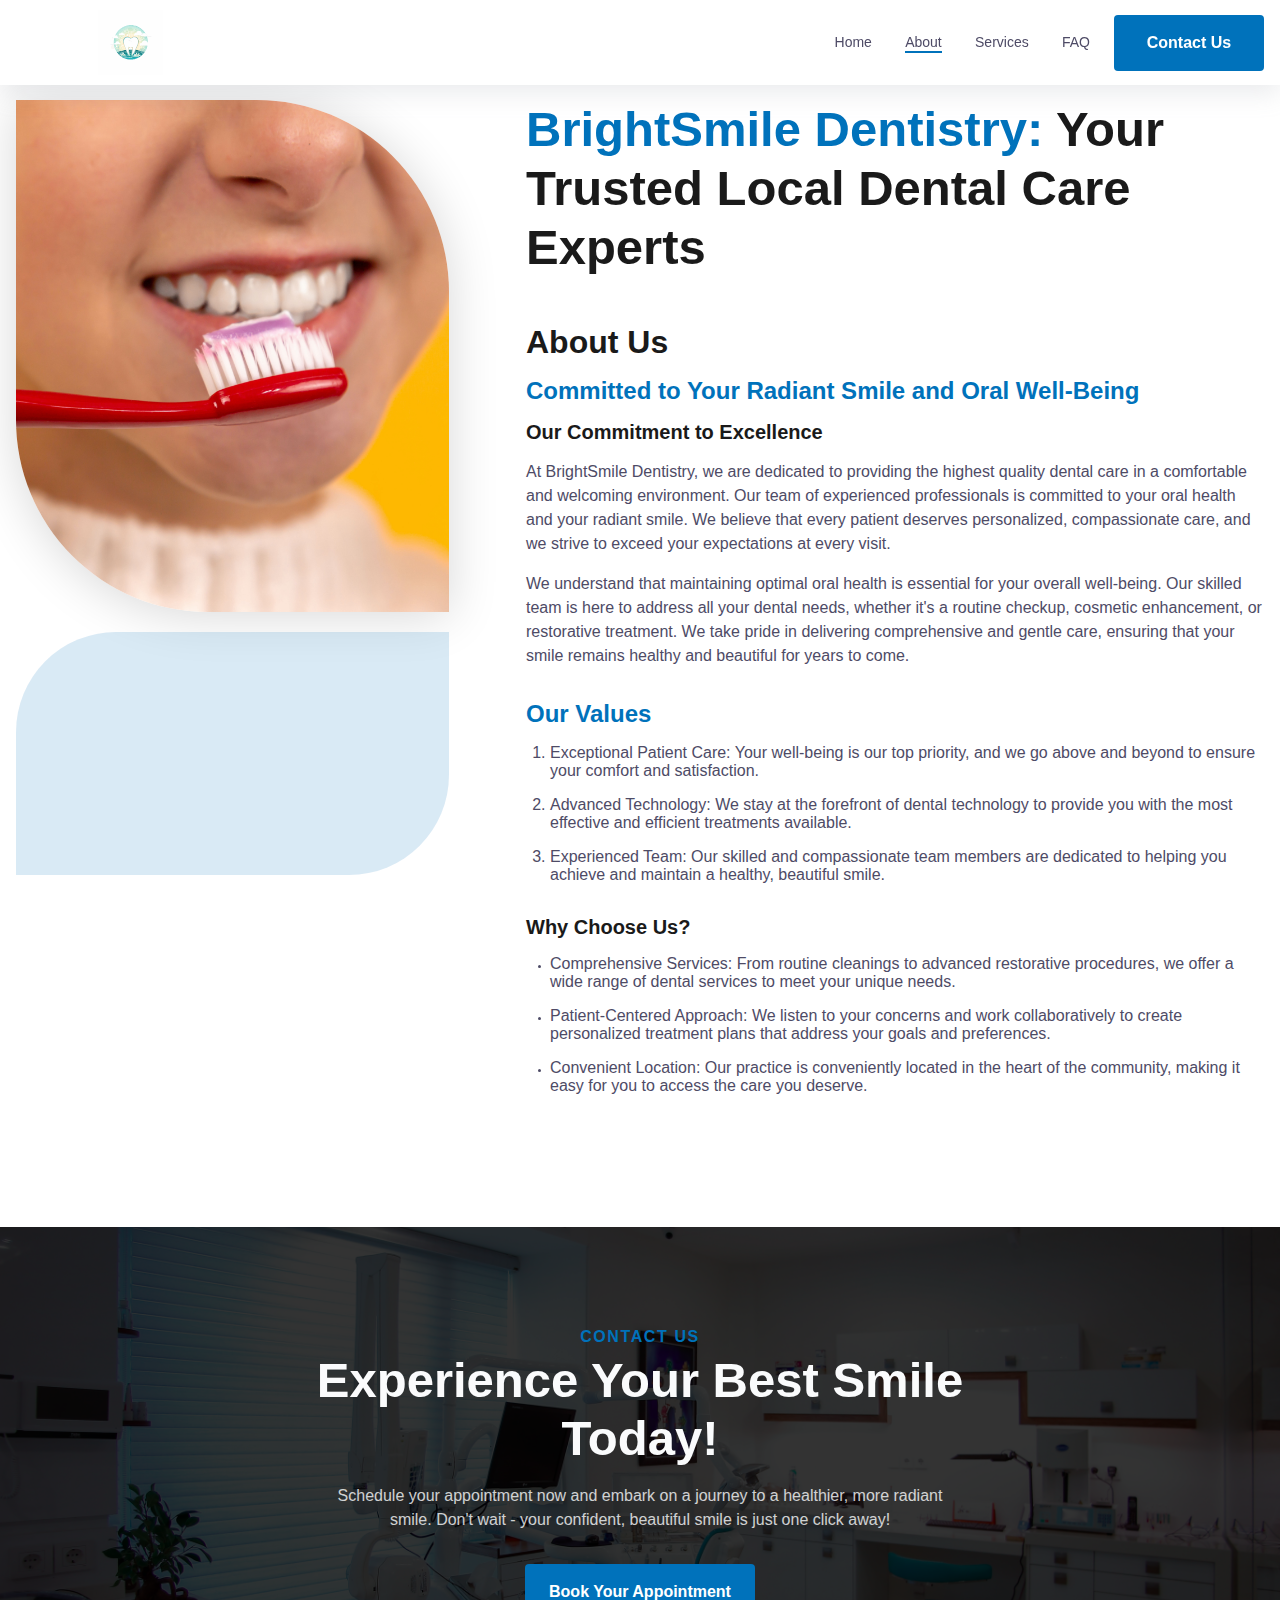
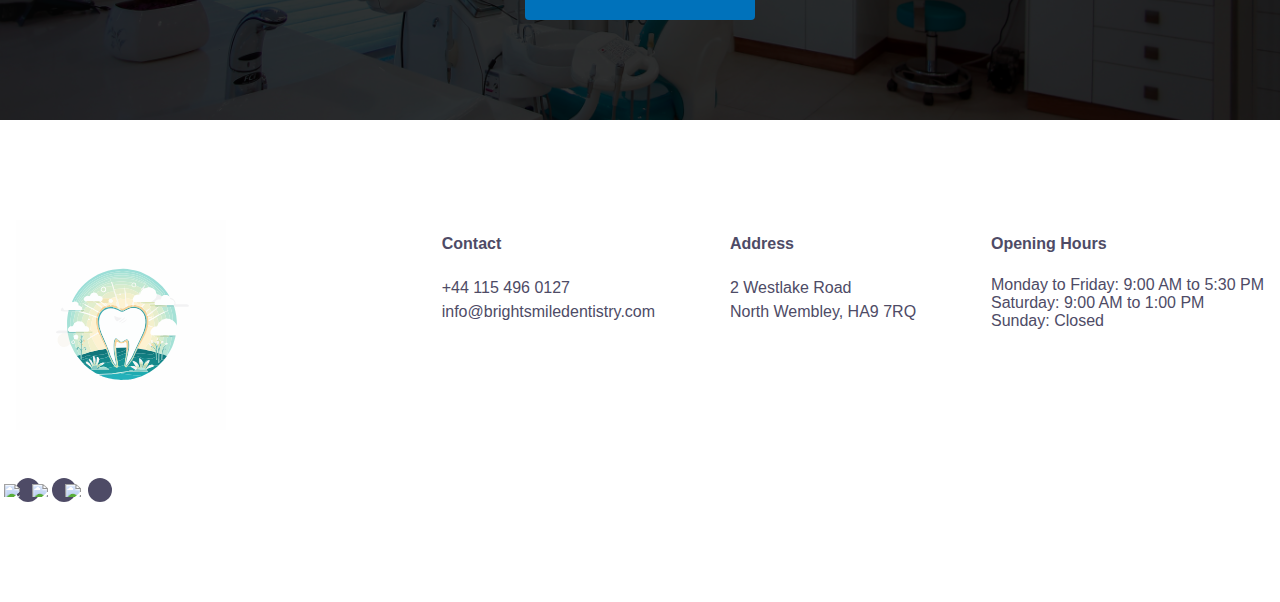
==== about.html @ b80066c8 "first commit" ====
<!DOCTYPE html>
<html lang="en">
<head>
    <meta charset="UTF-8">
    <meta name="viewport" content="width=device-width, initial-scale=1.0">
    <link rel="stylesheet" href="styles.css">
    <title>About | BrightSmile Dentistry</title>
</head>
<body>
<!-- ============================================ -->
<!--                 Navigation                   -->
<!-- ============================================ -->

<header id="cs-navigation">
    <div class="cs-container">
        <!--Nav Logo-->
        <a href="index.html" class="cs-logo" aria-label="back to home">
            <img src="Images\BrightSmile Dentistry Logo.svg" alt="logo" width="210" height="29" aria-hidden="true" decoding="async">
        </a>
        <!--Navigation List-->
        <nav class="cs-nav" role="navigation">
            <!--Mobile Nav Toggle-->
            <button class="cs-toggle" aria-label="mobile menu toggle">
                <div class="cs-box" aria-hidden="true">
                    <span class="cs-line cs-line1" aria-hidden="true"></span>
                    <span class="cs-line cs-line2" aria-hidden="true"></span>
                    <span class="cs-line cs-line3" aria-hidden="true"></span>
                </div>
            </button>
            <!-- We need a wrapper div so we can set a fixed height on the cs-ul in case the nav list gets too long from too many dropdowns being opened and needs to have an overflow scroll. This wrapper acts as the background so it can go the full height of the screen and not cut off any overflowing nav items while the cs-ul stops short of the bottom of the screen, which keeps all nav items in view no matter how mnay there are-->
            <div class="cs-ul-wrapper">
                <ul id="cs-expanded" class="cs-ul" aria-expanded="false">
                    <li class="cs-li">
                        <a href="index.html" class="cs-li-link">
                            Home
                        </a>
                    </li>
                    <li class="cs-li">
                        <a href="about.html" class="cs-li-link cs-active">
                            About
                        </a>
                    </li>
                    <li class="cs-li">
                        <a href="services.html" class="cs-li-link">
                            Services
                        </a>
                    </li>
                    <li class="cs-li">
                        <a href="faq.html" class="cs-li-link">
                            FAQ
                        </a>
                    </li>
                </ul>
            </div>
        </nav>
        <a href="contact.html" class="cs-button-solid cs-nav-button">Contact Us</a>
    </div>
</header>

<!-- ============================================ -->
<!--                 Content Page                 -->
<!-- ============================================ -->

<section id="content-page-852">
    <div class="cs-container">
        <div class="cs-content">
            <h1 class="cs-title"><span class="cs-color">BrightSmile Dentistry:</span> Your Trusted Local Dental Care Experts</h1>
            <h2>About Us</h2>
            <h3>Committed to Your Radiant Smile and Oral Well-Being</h3>
            <h4>Our Commitment to Excellence</h4>
            <p>
                At BrightSmile Dentistry, we are dedicated to providing the highest quality dental care in a comfortable and welcoming environment. Our team of experienced professionals is committed to your oral health and your radiant smile. We believe that every patient deserves personalized, compassionate care, and we strive to exceed your expectations at every visit.
            </p>
            <p>
                We understand that maintaining optimal oral health is essential for your overall well-being. Our skilled team is here to address all your dental needs, whether it's a routine checkup, cosmetic enhancement, or restorative treatment. We take pride in delivering comprehensive and gentle care, ensuring that your smile remains healthy and beautiful for years to come.
            </p>
                        
            <h3>Our Values</h3>
            <ol>
                <li>Exceptional Patient Care: Your well-being is our top priority, and we go above and beyond to ensure your comfort and satisfaction.</li>
                <li>Advanced Technology: We stay at the forefront of dental technology to provide you with the most effective and efficient treatments available.</li>
                <li>Experienced Team: Our skilled and compassionate team members are dedicated to helping you achieve and maintain a healthy, beautiful smile.</li>
            </ol>
            
            <h4>Why Choose Us?</h4>
            <ul>
                <li>Comprehensive Services: From routine cleanings to advanced restorative procedures, we offer a wide range of dental services to meet your unique needs.</li>
                <li>Patient-Centered Approach: We listen to your concerns and work collaboratively to create personalized treatment plans that address your goals and preferences.</li>
                <li>Convenient Location: Our practice is conveniently located in the heart of the community, making it easy for you to access the care you deserve.</li>
            </ul>
            
        </div>
        <div class="cs-image-group">
            <picture class="cs-picture">
                <!--Mobile Image-->
                <source media="(max-width: 600px)" srcset="Images\womanBrushTeeth.jpg">
                <!--Tablet and above Image-->
                <source media="(min-width: 601px)" srcset="Images\womanBrushTeeth.jpg">
                <img decoding="async" src="Images\womanBrushTeeth.jpg" alt="Woman brushing her teeth" width="542" height="520" aria-hidden="true">
            </picture>
        </div>
    </div>
</section>
                                     

<!-- ============================================ -->
<!--                     CTA                      -->
<!-- ============================================ -->

<section id="cta-51">
    <div class="cs-container">
        <div class="cs-content">
            <span class="cs-topper">Contact Us</span>
            <h2 class="cs-title">Experience Your Best Smile Today!</h2>
            <p class="cs-text">
                Schedule your appointment now and embark on a journey to a healthier, more radiant smile. Don't wait - your confident, beautiful smile is just one click away!
            </p>
            <a href="services.html" class="cs-button-solid">Book Your Appointment</a>
        </div>
    </div>
    <!-- Background Image-->
    <picture class="cs-picture">
        <source media="(max-width: 600px)" srcset="Images\dentistOffice.jpg">
        <source media="(min-width: 601px)" srcset="Images\dentistOffice.jpg">
        <img loading="lazy" decoding="async" src="Images\dentistOffice.jpg" alt="Dentist office" width="1920" height="1280" aria-hidden="true">
    </picture>
</section>
                                
<!-- ============================================ -->
<!--                   Footer                     -->
<!-- ============================================ -->

<footer id="cs-footer-274">
    <div class="cs-container">
        <!-- Logo Group -->
        <div class="cs-logo-group">
            <a aria-label="go back to home" class="cs-logo" href="index.html">
                <!-- Remove the light class if you don't need the dark logo -->
                <img class="cs-logo-img" aria-hidden="true" loading="lazy" decoding="async" src="Images\BrightSmile Dentistry Logo.svg" alt="logo" width="240" height="32">
            </a>
            <div class="cs-social">
                <a class="cs-social-link" aria-label="visit google profile" href="">
                    <img class="cs-social-img" aria-hidden="true" loading="lazy" decoding="async" src="https://csimg.nyc3.digitaloceanspaces.com/Social/google.svg" alt="google" width="11" height="11">
                </a>
                <a class="cs-social-link" aria-label="visit facebook profile" href="">
                    <img class="cs-social-img" aria-hidden="true" loading="lazy" decoding="async" src="https://csimg.nyc3.digitaloceanspaces.com/Social/Facebook.svg" alt="facebook" width="6" height="11">
                </a>
                <a class="cs-social-link" aria-label="visit instagram profile" href="">
                    <img class="cs-social-img" aria-hidden="true" loading="lazy" decoding="async" src="https://csimg.nyc3.digitaloceanspaces.com/Social/instagram.svg" alt="instagram" width="11" height="11">
                </a>
            </div>
        </div>
        <!-- Links -->
        <ul class="cs-nav">
            <li class="cs-nav-li">
                <span class="cs-header">Contact</span>
            </li>
            <li class="cs-nav-li">
                <a class="cs-nav-link" href="tel:+44 115 496 0127">+44 115 496 0127</a>
            </li>
            <li class="cs-nav-li">
                <a class="cs-nav-link" href="mailto:info@brightsmiledentistry.com">info@brightsmiledentistry.com</a>
            </li>
        </ul>
        <ul class="cs-nav">
            <li class="cs-nav-li">
                <span class="cs-header">Address</span>
            </li>
            <li class="cs-nav-li">
                <a class="cs-nav-link" href="index.html">2 Westlake Road<br>North Wembley, HA9 7RQ</a>
            </li>
        </ul>
        <!-- Contact Info -->
        <ul class="cs-nav">
            <li class="cs-nav-li">
                <span class="cs-header">Opening Hours</span>
            </li>
            <li class="cs-nav-li">
                Monday to Friday: 9:00 AM to 5:30 PM
            </li>
            <li class="cs-nav-li">
                Saturday: 9:00 AM to 1:00 PM
            </li>
            <li class="cs-nav-li">
                Sunday: Closed
            </li>
        </ul>
    </div>
</footer>
                                

<!-- ============================================ -->
<!--                 JavaScript                   -->
<!-- ============================================ -->
    <script src="script.js"></script>
</body>
</html>
---- styles.css ----
:root {
  --primary:  #0072bb;
  --primaryLight: #001F3F;
  --secondary: #feb300;
  --secondaryLight: #feb300;
  --headerColor: #1a1a1a;
  --bodyTextColor: #4E4B66;
  --bodyTextColorWhite: #FAFBFC;
  /* 13px - 16px */
  --topperFontSize: clamp(0.8125rem, 1.6vw, 1rem);
  /* 31px - 49px */
  --headerFontSize: clamp(1.9375rem, 3.9vw, 3.0625rem);
  --bodyFontSize: 1rem;
  /* 60px - 100px top and bottom */
  --sectionPadding: clamp(3.75rem, 7.82vw, 6.25rem) 1rem;
}

/*-- -------------------------- -->
<---     Mobile Navigation      -->
<--- -------------------------- -*/

body, html {
    /* reset margin and padding so there's no gap between the nav and the screen edges */
    margin: 0;
    padding: 0;
}

/* Mobile - 1023px */
@media only screen and (max-width: 63.9375rem) {
  body.cs-open {
    overflow: hidden;
  }
  #cs-navigation {
    /* remove the font family so the Stitch inherits the fonts from your global stylesheet */
    font-family: 'Roboto', 'Arial', sans-serif;
    width: 100%;
    padding: 0.75rem 1rem;
    /* prevents padding and border from affecting height and width */
    box-sizing: border-box;
    background-color: #fff;
    box-shadow: rgba(149, 157, 165, 0.2) 0px 8px 24px;
    position: fixed;
    z-index: 10000;
  }
  #cs-navigation.cs-active .cs-ul-wrapper {
    opacity: 1;
    transform: scaleY(1);
  }
  #cs-navigation.cs-active .cs-li {
    transform: translateY(0);
    opacity: 1;
  }
  #cs-navigation .cs-container {
    width: 100%;
    display: flex;
    justify-content: flex-end;
    align-items: center;
  }
  #cs-navigation .cs-logo {
    width: 40%;
    max-width: 9.125rem;
    height: 100%;
    margin: 0 auto 0 0;
    padding: 0;
    display: flex;
    justify-content: center;
    align-items: center;
    z-index: 10;
  }
  #cs-navigation .cs-logo img {
    width: 100%;
    height: 100%;
    /* ensures the image never overflows the container. It stays contained within it's width and height and expands to fill it then stops once it reaches an edge */
    object-fit: contain;
  }
  #cs-navigation .cs-toggle {
    /* 44px - 48px */
    width: clamp(2.75rem, 6vw, 3rem);
    height: clamp(2.75rem, 6vw, 3rem);
    margin: 0 0 0 auto;
    border-radius: 0.25rem;
    background-color: transparent;
    border: none;
    display: flex;
    justify-content: center;
    align-items: center;
  }
  #cs-navigation .cs-active .cs-line1 {
    top: 50%;
    transform: translate(-50%, -50%) rotate(225deg);
  }
  #cs-navigation .cs-active .cs-line2 {
    top: 50%;
    transform-origin: center;
    transform: translate(-50%, -50%) translateY(0) rotate(-225deg);
  }
  #cs-navigation .cs-active .cs-line3 {
    bottom: 100%;
    opacity: 0;
  }
  #cs-navigation .cs-box {
    /* 24px - 28px */
    width: clamp(1.5rem, 2vw, 1.75rem);
    /* 14px - 16px */
    height: clamp(0.875rem, 1.5vw, 1rem);
    position: relative;
  }
  #cs-navigation .cs-line {
    width: 100%;
    height: 2px;
    border-radius: 2px;
    background-color: #1a1a1a;
    position: absolute;
    left: 50%;
    transform: translateX(-50%);
  }
  #cs-navigation .cs-line1 {
    top: 0;
    transform-origin: center;
    transition: transform .5s, top .3S, left .3S;
    animation-duration: .7s;
    animation-timing-function: ease;
    animation-fill-mode: forwards;
    animation-direction: normal;
  }
  #cs-navigation .cs-line2 {
    top: 50%;
    transform: translateX(-50%) translateY(-50%);
    transition: top .3s, left .3s, transform .5s;
    animation-duration: .7s;
    animation-timing-function: ease;
    animation-fill-mode: forwards;
    animation-direction: normal;
  }
  #cs-navigation .cs-line3 {
    bottom: 0;
    transition: bottom .3s, opacity .3s;
  }
  #cs-navigation .cs-ul-wrapper {
    width: 100%;
    height: 100vh;
    padding-bottom: 2.4em;
    opacity: 0;
    background-color: #fff;
    box-shadow: inset rgba(0, 0, 0, 0.2) 0px 8px 24px;
    overflow: hidden;
    position: absolute;
    top: 100%;
    left: 0;
    z-index: -1;
    transform: scaleY(0);
    transform-origin: top;
    transition: transform .4s, opacity .3s;
  }
  #cs-navigation .cs-ul {
    margin: 0;
    padding: 3rem 0 0 0;
    width: 100%;
    height: auto;
    max-height: 65vh;
    overflow: scroll;
    display: flex;
    justify-content: flex-start;
    flex-direction: column;
    align-items: center;
    gap: 1.25rem;
  }
  #cs-navigation .cs-li {
    list-style: none;
    margin-right: 0;
    /* transition from these values */
    transform: translateY(-4.375rem);
    opacity: 0;
    transition: transform .6s, opacity .9s;
  }
  #cs-navigation .cs-li:nth-of-type(1) {
    transition-delay: .05s;
  }
  #cs-navigation .cs-li:nth-of-type(2) {
    transition-delay: .1s;
  }
  #cs-navigation .cs-li:nth-of-type(3) {
    transition-delay: .15s;
  }
  #cs-navigation .cs-li:nth-of-type(4) {
    transition-delay: .2s;
  }
  #cs-navigation .cs-li:nth-of-type(5) {
    transition-delay: .25s;
  }
  #cs-navigation .cs-li:nth-of-type(6) {
    transition-delay: .3s;
  }
  #cs-navigation .cs-li:nth-of-type(7) {
    transition-delay: .35s;
  }
  #cs-navigation .cs-li:nth-of-type(8) {
    transition-delay: .4s;
  }
  #cs-navigation .cs-li:nth-of-type(9) {
    transition-delay: .45s;
  }
  #cs-navigation .cs-li-link {
    /* 16px - 24px */
    font-size: clamp(1rem, 3vw, 1.5rem);
    line-height: 1.2em;
    text-decoration: none;
    margin: 0;
    color: var(--headerColor);
    display: inline-block;
    position: relative;
  }
  #cs-navigation .cs-li-link:before {
    /* active state underline */
    content: '';
    width: 100%;
    height: 1px;
    background: currentColor;
    opacity: 1;
    position: absolute;
    display: none;
    bottom: -0.125rem;
    left: 0;
  }
  #cs-navigation .cs-li-link.cs-active:before {
    display: block;
  }
  #cs-navigation .cs-button-solid {
    display: none;
  }
}

/*-- -------------------------- -->
<---     Desktop Navigation     -->
<--- -------------------------- -*/

/* Small Desktop - 1024px */
@media only screen and (min-width: 64rem) {
  #cs-navigation {
    /* remove the font family so the Stitch inherits the fonts from your global stylesheet */
    font-family: 'Roboto', 'Arial', sans-serif;
    width: 100%;
    padding: 0 1rem;
    /* prevents padding and border from affecting height and width */
    box-sizing: border-box;
    background-color: #fff;
    box-shadow: rgba(149, 157, 165, 0.2) 0px 8px 24px;
    position: fixed;
    z-index: 10000;
  }
  #cs-navigation .cs-container {
    width: 100%;
    max-width: 80rem;
    margin: auto;
    display: flex;
    justify-content: flex-end;
    align-items: center;
    gap: 1.5rem;
  }
  #cs-navigation .cs-toggle {
    display: none;
  }
  #cs-navigation .cs-logo {
    width: 18.4%;
    max-width: 21.875rem;
    height: 4.0625rem;
    /* margin-right auto pushes everything away from it to the right */
    margin: 0 auto 0 0;
    padding: 0;
    display: flex;
    justify-content: center;
    align-items: center;
    z-index: 100;
  }
  #cs-navigation .cs-logo img {
    width: 100%;
    height: 100%;
    /* ensures the image never overflows the container. It stays contained within it's width and height and expands to fill it then stops once it reaches an edge */
    object-fit: contain;
  }
  #cs-navigation .cs-ul {
    width: 100%;
    margin: 0;
    padding: 0;
    display: flex;
    justify-content: flex-start;
    align-items: center;
    /* 20px - 36px */
    gap: clamp(1.25rem, 2.6vw, 2.25rem);
  }
  #cs-navigation .cs-li {
    list-style: none;
    padding: 2rem 0;
    /* prevent flexbox from squishing it */
    flex: none;
  }
  #cs-navigation .cs-li-link {
    /* 14px - 16px */
    font-size: clamp(0.875rem, 1vw, 1rem);
    line-height: 1.5em;
    text-decoration: none;
    margin: 0;
    color: var(--bodyTextColor);
    display: block;
    position: relative;
  }
  #cs-navigation .cs-li-link:hover:before {
    width: 100%;
  }
  #cs-navigation .cs-li-link.cs-active:before {
    width: 100%;
  }
  #cs-navigation .cs-li-link:before {
    /* active state underline */
    content: '';
    width: 0%;
    height: 2px;
    background: var(--primary);
    opacity: 1;
    position: absolute;
    display: block;
    bottom: 0rem;
    left: 0;
    transition: width .3s;
  }
  #cs-navigation .cs-button-solid {
    font-size: 1rem;
    /* 46px - 56px */
    line-height: clamp(2.875em, 5.5vw, 3.5em);
    text-decoration: none;
    font-weight: 700;
    text-align: center;
    margin: 0;
    color: #fff;
    min-width: 9.375rem;
    padding: 0 1.5rem;
    background-color: var(--primary);
    border-radius: 0.25rem;
    display: inline-block;
    position: relative;
    z-index: 1;
    /* prevents padding from adding to the width */
    box-sizing: border-box;
  }
  #cs-navigation .cs-button-solid:before {
    content: '';
    position: absolute;
    height: 100%;
    width: 0%;
    background: #000;
    opacity: 1;
    top: 0;
    left: 0;
    z-index: -1;
    border-radius: 0.25rem;
    transition: width .3s;
  }
  #cs-navigation .cs-button-solid:hover:before {
    width: 100%;
  }
}

/*-- -------------------------- -->
<---            Hero            -->
<--- -------------------------- -*/

/* Mobile - 360px */
@media only screen and (min-width: 0rem) {
    #hero-856 {
      /* remove the font family so the Stitch inherits the fonts from your global stylesheet */
      font-family: 'Roboto', 'Arial', sans-serif;
      /* centers button */
      text-align: center;
      /* 116px - 164px top */
      /* 60px - 100px  bottom */
      padding: clamp(7.25rem, 16.82vw, 10.25rem) 1rem clamp(3.75rem, 7.82vw, 6.25rem);
      background-color: #f7f7f7;
      /* clips the svg wave from overflowing */
      overflow: hidden;
      position: relative;
      z-index: 1;
    }
    #hero-856 .cs-container {
      width: 100%;
      max-width: 80rem;
      margin: auto;
      display: flex;
      justify-content: center;
      align-items: center;
      flex-direction: column;
      gap: 3rem;
    }
    #hero-856 .cs-content {
      max-width: 39.375rem;
      display: flex;
      justify-content: center;
      align-items: center;
      flex-direction: column;
    }
    #hero-856 .cs-topper {
      font-size: 1rem;
      line-height: 1.2em;
      text-transform: uppercase;
      text-align: inherit;
      letter-spacing: .1em;
      font-weight: 700;
      color: var(--primary);
      margin-bottom: 0.25rem;
      display: block;
    }
    #hero-856 .cs-title {
      /* 39px - 61px */
      font-size: clamp(2.4375rem, 5vw, 3.8125rem);
      font-weight: 900;
      line-height: 1.2em;
      text-align: center;
      /* 23 characters including spaces wide */
      max-width: 23ch;
      margin: 0 0 1rem 0;
      color: var(--headerColor);
      position: relative;
    }
    #hero-856 .cs-text {
      /* 16px - 20px */
      font-size: clamp(1rem, 1.5vw, 1.25rem);
      line-height: 1.5em;
      text-align: center;
      width: 100%;
      max-width: 33.1875rem;
      /* 28px - 40px */
      margin: 0 0 clamp(1.75rem, 3.92vw, 2.5rem) 0;
      color: var(--bodyTextColor);
    }
    #hero-856 .cs-button-solid {
      font-size: 1rem;
      /* 46px - 56px */
      line-height: clamp(2.875rem, 5.5vw, 3.5rem);
      text-decoration: none;
      font-weight: 700;
      text-align: center;
      margin: 0;
      color: #fff;
      min-width: 9.375rem;
      padding: 0 1.5rem;
      background-color: var(--primary);
      border-radius: 0.25rem;
      display: inline-block;
      position: relative;
      z-index: 1;
      /* prevents padding from adding to the width */
      box-sizing: border-box;
    }
    #hero-856 .cs-button-solid:before {
      content: '';
      position: absolute;
      height: 100%;
      width: 0%;
      background: #000;
      opacity: 1;
      top: 0;
      left: 0;
      z-index: -1;
      border-radius: 0.25rem;
      transition: width .3s;
    }
    #hero-856 .cs-button-solid:hover:before {
      width: 100%;
    }
    #hero-856 .cs-picture {
      width: 100%;
      max-width: 35.625rem;
      /* 400px - 712px */
      height: clamp(25rem, 95vw, 44.5rem);
      /* 100px - 200px */
      border-radius: 0 clamp(6.25rem, 17vw, 12.5rem) 0 clamp(6.25rem, 17vw, 12.5rem);
      box-shadow: 0px 4px 60px rgba(0, 0, 0, 0.16);
      /* clips the img tag corners */
      overflow: hidden;
      display: block;
      position: relative;
    }
    #hero-856 .cs-picture img {
      position: absolute;
      top: 0;
      left: 0;
      height: 100%;
      width: 100%;
      /* makes image act as a background image */
      object-fit: cover;
      /* ensures the top of the images is at the top of the container, no heads getting cut off */
      object-position: top;
    }
    #hero-856 .cs-wave {
      /* we're stretching the svg wider than the viewport so it's taller and has more of a presence */
      width: 320%;
      height: auto;
      display: block;
      position: absolute;
      left: 50%;
      bottom: 0;
      transform: translateX(-50%);
      z-index: -1;
    }
  }
  /* Small Desktop - 1024px */
  @media only screen and (min-width: 64rem) {
    #hero-856 {
      text-align: left;
    }
    #hero-856 .cs-container {
      flex-direction: row;
      justify-content: space-between;
    }
    #hero-856 .cs-content {
      width: 40vw;
      /* prevents flex-box from squishing it */
      flex: none;
      align-items: flex-start;
      /* sends it to the right in the 2nd position */
      order: 2;
    }
    #hero-856 .cs-title,
    #hero-856 .cs-text {
      text-align: left;
    }
    #hero-856 .cs-picture {
      /* 623px - 814px */
      height: clamp(38.9375rem, 60vw, 50.875rem);
    }
    #hero-856 .cs-wave {
      width: 100%;
      left: 0;
      /* flips it horizontally */
      transform: scaleX(-1);
    }
  }
 
  /*-- -------------------------- -->
<---         Services           -->
<--- -------------------------- -*/

/* Mobile */
@media only screen and (min-width: 0rem) {
    #services-218 {
      /* remove the font family so the Stitch inherits the fonts from your global stylesheet */
      font-family: 'Roboto', 'Arial', sans-serif;
      padding: var(--sectionPadding);
    }
    #services-218 .cs-container {
      width: 100%;
      /* changes to 1280px at tablet */
      max-width: 34.375rem;
      margin: auto;
      display: flex;
      flex-direction: column;
      align-items: center;
      /* 48px - 64px */
      gap: clamp(3rem, 6vw, 4rem);
    }
    #services-218 .cs-content {
      /* set text align to left if content needs to be left aligned */
      text-align: left;
      width: 100%;
      max-width: 32.625rem;
      margin-right: auto;
      display: flex;
      flex-direction: column;
      /* centers content horizontally, set to flex-start to left align */
      align-items: flex-start;
    }
    #services-218 .cs-topper {
      font-size: var(--topperFontSize);
      line-height: 1.2em;
      text-transform: uppercase;
      text-align: inherit;
      letter-spacing: .1em;
      font-weight: 700;
      color: var(--primary);
      margin-bottom: 0.25rem;
      display: block;
    }
    #services-218 .cs-title {
      font-size: var(--headerFontSize);
      font-weight: 900;
      line-height: 1.2em;
      text-align: inherit;
      max-width: 43.75rem;
      margin: 0 0 1rem 0;
      color: var(--headerColor);
      position: relative;
    }
    #services-218 .cs-text {
      font-size: var(--bodyFontSize);
      line-height: 1.5em;
      text-align: inherit;
      width: 100%;
      max-width: 40.625rem;
      margin: 0;
      color: var(--bodyTextColor);
    }
    #services-218 .cs-text {
      /* Override.  cs-topper cs-title and first cs-text should be removed and put into your global css sheet so it can control every instance of them on your site and is consistent. This selector is a section specific override that stays inside this stitch */
      margin-bottom: 1rem;
    }
    #services-218 .cs-text:last-of-type {
      margin-bottom: 2rem;
    }
    #services-218 .cs-button-solid {
      font-size: 1rem;
      /* 46px - 56px */
      line-height: clamp(2.875rem, 5.5vw, 3.5rem);
      text-decoration: none;
      font-weight: 700;
      text-align: center;
      margin: 0;
      color: #fff;
      min-width: 9.375rem;
      padding: 0 1.5rem;
      background-color: var(--primary);
      border-radius: 0.25rem;
      display: inline-block;
      position: relative;
      z-index: 1;
      /* prevents padding from adding to the width */
      box-sizing: border-box;
    }
    #services-218 .cs-button-solid:before {
      content: '';
      position: absolute;
      height: 100%;
      width: 0%;
      background: #000;
      opacity: 1;
      top: 0;
      left: 0;
      z-index: -1;
      border-radius: 0.25rem;
      transition: width .3s;
    }
    #services-218 .cs-button-solid:hover:before {
      width: 100%;
    }
    #services-218 .cs-card-group {
      width: 100%;
      margin: 0;
      padding: 0;
      display: flex;
      justify-content: center;
      align-items: center;
      flex-direction: column;
      gap: 2rem;
    }
    #services-218 .cs-item {
      list-style: none;
      width: 100%;
      margin-right: 0.625rem;
      /* padding left and right changes on tablet */
      padding: 2.75rem 2rem;
      /* prevents padding and border from affecting height and width */
      box-sizing: border-box;
      background-color: #FAFBFC;
      border: 1px solid #DAD9E3;
      border-radius: 0.3125rem;
      position: relative;
    }
    #services-218 .cs-item:before {
      /* top right box */
      content: '';
      width: 45%;
      max-width: 11.25rem;
      height: 50%;
      max-height: 9rem;
      background: var(--primary);
      border-radius: 1rem;
      position: absolute;
      display: block;
      top: -0.625rem;
      right: -0.625rem;
      z-index: -1;
    }
    #services-218 .cs-icon {
      /* 60px - 77px */
      width: clamp(3.75rem, 7.6vw, 4.8125rem);
      height: auto;
      margin-bottom: 2.5rem;
      display: block;
    }
    #services-218 .cs-h3 {
      /* 20px - 25px */
      font-size: clamp(1.25rem, 1.5vw, 1.5625rem);
      line-height: 1.2em;
      margin: 0;
      margin-bottom: 1rem;
      color: var(--headerColor);
      font-weight: bold;
    }
    #services-218 .cs-item-text {
      font-size: 1rem;
      line-height: 1.5em;
      margin: 0;
      color: var(--bodyTextColor);
    }
    #services-218 .cs-watermark {
      display: none;
    }
  }
  /* Tablet */
  @media only screen and (min-width: 48rem) {
    #services-218 .cs-container {
      max-width: 80rem;
      position: relative;
    }
    #services-218 .cs-content {
      width: 50%;
    }
    #services-218 .cs-card-group {
      display: grid;
      grid-template-columns: repeat(12, 1fr);
    }
    #services-218 .cs-item {
      grid-column: span 4;
      grid-row: span 1;
      margin: 0;
      /* makes each card the same height if you add or remove lines of text */
      align-self: stretch;
    }
    #services-218 .cs-watermark {
      width: 30%;
      max-width: 14rem;
      height: auto;
      position: absolute;
      top: 0;
      right: 0;
      display: block;
    }
  }
 
  /*-- -------------------------- -->
<---          Reviews           -->
<--- -------------------------- -*/

/* Mobile - 360px */
@media only screen and (min-width: 0rem) {
    #reviews-566 {
      /* remove the font family so the Stitch inherits the fonts from your global stylesheet */
      font-family: 'Roboto', 'Arial', sans-serif;
      padding: var(--sectionPadding);
    }
    #reviews-566 .cs-container {
      width: 100%;
      /* changes to 1280px at tablet */
      max-width: 34.375rem;
      margin: auto;
      display: flex;
      flex-direction: column;
      align-items: flex-start;
      /* 48px - 64px */
      gap: clamp(3rem, 6vw, 4rem);
    }
    #reviews-566 .cs-content {
      /* set text align to left if content needs to be left aligned */
      text-align: left;
      width: 100%;
      max-width: 32.625rem;
      display: flex;
      flex-direction: column;
      /* centers content horizontally, set to flex-start to left align */
      align-items: flex-start;
    }
    #reviews-566 .cs-topper {
      font-size: var(--topperFontSize);
      line-height: 1.2em;
      text-transform: uppercase;
      text-align: inherit;
      letter-spacing: .1em;
      font-weight: 700;
      color: var(--primary);
      margin-bottom: 0.25rem;
      display: block;
    }
    #reviews-566 .cs-title {
      font-size: var(--headerFontSize);
      font-weight: 900;
      line-height: 1.2em;
      text-align: inherit;
      max-width: 43.75rem;
      margin: 0 0 1rem 0;
      color: var(--headerColor);
      position: relative;
    }
    #reviews-566 .cs-text {
      font-size: var(--bodyFontSize);
      line-height: 1.5em;
      text-align: inherit;
      width: 100%;
      max-width: 40.625rem;
      margin: 0;
      color: var(--bodyTextColor);
    }
    #reviews-566 .cs-card-group {
      width: 100%;
      padding: 0;
      margin: 0;
      display: flex;
      justify-content: center;
      align-items: center;
      flex-direction: column;
      /* 16px - 20px */
      gap: clamp(1rem, 2.5vw, 1.15rem);
    }
    #reviews-566 .cs-item {
      list-style: none;
      width: 100%;
      max-width: 39.375rem;
      /* 32px - 60px top & bottom */
      /* 16px - 48px left & right */
      padding: clamp(2rem, 6.15vw, 3.75rem) clamp(1rem, 4.15vw, 3rem);
      background-color: #F1F1F4;
      /* prevents padding from adding to height and width */
      box-sizing: border-box;
      display: flex;
      justify-content: center;
      align-items: flex-start;
      flex-direction: column;
      position: relative;
    }
    #reviews-566 .cs-stars {
      /* 169px - 189px */
      width: clamp(10.5625rem, 20vw, 11.8125rem);
      height: auto;
      /* 20px - 24px */
      margin-bottom: clamp(1.25rem, 3vw, 1.5rem);
      display: block;
    }
    #reviews-566 .cs-item-text {
      /* 14px - 16px */
      font-size: clamp(0.875rem, 1.5vw, 1rem);
      line-height: 1.5em;
      margin: 0;
      /* 40px - 64px */
      margin-bottom: clamp(2.5rem, 8vw, 4rem);
      color: var(--bodyTextColor);
    }
    #reviews-566 .cs-flex-group {
      /* in case one card has more text than the other, this pushes up against the review text so the name and title are always at the bottom. Only works if parent is a flexbox */
      margin-top: auto;
      display: flex;
      justify-content: flex-start;
      align-items: center;
      gap: 1.25rem;
    }
    #reviews-566 .cs-profile {
      width: 5rem;
      height: 5rem;
      border-radius: 50%;
      /* clips image corners to make circle */
      overflow: hidden;
      position: relative;
      display: block;
    }
    #reviews-566 .cs-profile img {
      position: absolute;
      top: 0;
      left: 0;
      height: 100%;
      width: 100%;
      /* makes the image behave like a background image */
      object-fit: cover;
    }
    #reviews-566 .cs-name {
      /* 16px - 20px */
      font-size: clamp(1rem, 2vw, 1.25rem);
      line-height: 1.5em;
      font-weight: 700;
      margin: 0 0 0.5rem 0;
      color: var(--headerColor);
      display: block;
    }
    #reviews-566 .cs-job {
      /* 13px - 16px */
      font-size: clamp(0.8125rem, 1.6vw, 1rem);
      line-height: 1.2em;
      font-weight: 400;
      text-transform: uppercase;
      letter-spacing: .01em;
      margin: 0;
      color: var(--bodyTextColor);
      display: block;
    }
  }
  /* Tablet - 768px */
  @media only screen and (min-width: 48em) {
    #reviews-566 .cs-container {
      max-width: 80rem;
    }
    #reviews-566 .cs-card-group {
      flex-direction: row;
      justify-content: space-between;
      align-items: stretch;
    }
  }
                                  
  /*-- -------------------------- -->
<---            CTA             -->
<--- -------------------------- -*/

/* Mobile - 360px */
@media only screen and (min-width: 0rem) {
    #cta-51 {
      /* remove the font family so the Stitch inherits the fonts from your global stylesheet */
      font-family: 'Roboto', 'Arial', sans-serif;
      padding: var(--sectionPadding);
      position: relative;
    }
    #cta-51 .cs-container {
      width: 100%;
      max-width: 80rem;
      margin: auto;
      display: flex;
      flex-direction: column;
      align-items: center;
      /* 48px - 64px */
      gap: clamp(3rem, 6vw, 4rem);
    }
    #cta-51 .cs-content {
      /* set text align to left if content needs to be left aligned */
      text-align: center;
      width: 100%;
      display: flex;
      flex-direction: column;
      /* centers content horizontally, set to flex-start to left align */
      align-items: center;
    }
    #cta-51 .cs-topper {
      font-size: var(--topperFontSize);
      line-height: 1.2em;
      text-transform: uppercase;
      text-align: inherit;
      letter-spacing: .1em;
      font-weight: 700;
      color: var(--primary);
      margin-bottom: 0.25rem;
      display: block;
    }
    #cta-51 .cs-title {
      font-size: var(--headerFontSize);
      font-weight: 900;
      line-height: 1.2em;
      text-align: inherit;
      max-width: 43.75rem;
      margin: 0 0 1rem 0;
      color: var(--headerColor);
      position: relative;
    }
    #cta-51 .cs-text {
      font-size: var(--bodyFontSize);
      line-height: 1.5em;
      text-align: inherit;
      width: 100%;
      max-width: 40.625rem;
      margin: 0;
      color: var(--bodyTextColor);
    }
    #cta-51 .cs-title {
      /* Override.  cs-topper cs-title and first cs-text should be removed and put into your global css sheet so it can control every instance of them on your site and is consistent. This selector is a section specific override that stays inside this stitch */
      color: var(--bodyTextColorWhite);
    }
    #cta-51 .cs-text {
      /* Override.  cs-topper cs-title and first cs-text should be removed and put into your global css sheet so it can control every instance of them on your site and is consistent. This selector is a section specific override that stays inside this stitch */
      margin-bottom: 1rem;
      color: var(--bodyTextColorWhite);
      opacity: .8;
    }
    #cta-51 .cs-text:last-of-type {
      margin-bottom: 2rem;
    }
    #cta-51 .cs-button-solid {
      font-size: 1rem;
      /* 46px - 56px */
      line-height: clamp(2.875rem, 5.5vw, 3.5rem);
      text-decoration: none;
      font-weight: 700;
      text-align: center;
      margin: 0;
      color: #fff;
      min-width: 9.375rem;
      padding: 0 1.5rem;
      background-color: var(--primary);
      border-radius: 0.25rem;
      display: inline-block;
      position: relative;
      z-index: 1;
      /* prevents padding from adding to the width */
      box-sizing: border-box;
    }
    #cta-51 .cs-button-solid:before {
      content: '';
      position: absolute;
      height: 100%;
      width: 0%;
      background: #000;
      opacity: 1;
      top: 0;
      left: 0;
      z-index: -1;
      border-radius: 0.25rem;
      transition: width .3s;
    }
    #cta-51 .cs-button-solid:hover:before {
      width: 100%;
    }
    #cta-51 .cs-picture {
      height: 100%;
      width: 100%;
      display: block;
      position: absolute;
      top: 0;
      left: 0;
      z-index: -1;
    }
    #cta-51 .cs-picture:before {
      /* black color overlay */
      content: '';
      position: absolute;
      display: block;
      height: 100%;
      width: 100%;
      background: #000;
      opacity: .8;
      top: 0;
      left: 0;
      z-index: 1;
    }
    #cta-51 .cs-picture img {
      position: absolute;
      top: 0;
      left: 0;
      height: 100%;
      width: 100%;
      object-fit: cover;
    }
  }
                                  
  /*-- -------------------------- -->
<---          Footer            -->
<--- -------------------------- -*/

/* Mobile - 360px */
@media only screen and (min-width: 0rem) {
    #cs-footer-274 {
      font-family: 'Roboto', 'Arial', sans-serif;
      padding: var(--sectionPadding);
      /* Navigation Links */
    }
    #cs-footer-274 .cs-container {
      width: 100%;
      /* reset on tablet */
      max-width: 34.375rem;
      margin: auto;
      display: flex;
      justify-content: flex-start;
      align-items: flex-start;
      flex-wrap: wrap;
      column-gap: 5.5rem;
      row-gap: 2rem;
    }
    #cs-footer-274 .cs-logo-group {
      /* takes up all the space, lets the other ul's wrap below it */
      width: 100%;
      position: relative;
    }
    #cs-footer-274 .cs-logo-group {
      /* 44px - 52px */
      margin-bottom: clamp(2.75rem, 6.8vw, 3.25rem);
    }
    #cs-footer-274 .cs-logo {
      /* 210px - 240px */
      width: clamp(13.125rem, 8vw, 15rem);
      height: auto;
      display: block;
    }
    #cs-footer-274 .cs-logo-img {
      width: 100%;
      height: auto;
    }
    #cs-footer-274 .cs-social {
      display: inline-flex;
      flex-direction: column;
      justify-content: flex-start;
      gap: 0.75rem;
      position: absolute;
      top: 0;
      right: 0;
    }
    #cs-footer-274 .cs-social-link {
      width: 1.5rem;
      height: 1.5rem;
      background-color: #4E4B66;
      border-radius: 50%;
      display: flex;
      justify-content: center;
      align-items: center;
      position: relative;
      z-index: 1;
      transition: transform 0.3s, background-color 0.3s;
    }
    #cs-footer-274 .cs-social-link:hover {
      background-color: var(--primary);
      transform: translateY(-0.1875rem);
    }
    #cs-footer-274 .cs-social-img {
      height: 0.8125rem;
      width: auto;
      display: block;
    }
    #cs-footer-274 .cs-nav {
      padding: 0;
      margin: 0;
    }
    #cs-footer-274 .cs-nav-li {
      list-style: none;
      margin: 0;
      color: var(--bodyTextColor);
    }
    #cs-footer-274 .cs-header {
      font-size: 1rem;
      line-height: 1.5em;
      font-weight: 700;
      /* 16px - 20px */
      margin-bottom: clamp(1rem, 2.7vw, 1.25rem);
      color: var(--bodyTextColor);
      position: relative;
      display: block;
    }
    #cs-footer-274 .cs-nav-link {
      font-size: 1rem;
      text-decoration: none;
      line-height: 1.5em;
      color: var(--bodyTextColor);
      position: relative;
    }
    #cs-footer-274 .cs-nav-link:before {
      /* underline */
      content: '';
      width: 0%;
      height: 0.125rem;
      background: var(--bodyTextColor);
      opacity: 1;
      position: absolute;
      display: block;
      bottom: -0.125rem;
      left: 0;
      transition: width .3s;
    }
    #cs-footer-274 .cs-nav-link:hover:before {
      width: 100%;
    }
  }
  /* Tablet - 768px */
  @media only screen and (min-width: 48rem) {
    #cs-footer-274 .cs-container {
      max-width: 80rem;
      row-gap: 0;
      /* 44px - 88px */
      column-gap: clamp(2.75rem, calc(6%), 5.5rem);
    }
    #cs-footer-274 .cs-logo-group {
      display: flex;
      justify-content: space-between;
      align-items: flex-start;
    }
    #cs-footer-274 .cs-social {
      flex-direction: row;
      position: relative;
      top: auto;
      right: auto;
    }
  }
  /* Small Desktop - 1024px */
  @media only screen and (min-width: 64rem) {
    #cs-footer-274 .cs-container {
      justify-content: flex-end;
    }
    #cs-footer-274 .cs-logo-group {
      width: auto;
      margin: 0;
      /* pushes the rest of the content to the right in a flexbox */
      margin-right: auto;
      flex-direction: column;
    }
    #cs-footer-274 .cs-logo-img {
      margin-bottom: 2.75rem;
    }
    #cs-footer-274 .cs-nav {
      margin-top: 0.75rem;
    }
  } 

  /*-- -------------------------- -->
<---        Content Page        -->
<--- -------------------------- -*/

/* Mobile - 360px */
@media only screen and (min-width: 0rem) {
  #content-page-852 {
    /* remove the font family so the Stitch inherits the fonts from your global stylesheet */
    font-family: 'Roboto', 'Arial', sans-serif;
    padding: var(--sectionPadding);
    background-color: #fff;
    /* clips the wave background from causing overflow issues when it goes off screen */
    overflow: hidden;
    position: relative;
    z-index: 1;
  }
  #content-page-852 .cs-container {
    width: 100%;
    max-width: 80rem;
    margin: auto;
    display: flex;
    flex-direction: column;
    align-items: center;
    /* 48px - 64px */
    gap: clamp(3rem, 6vw, 4rem);
    position: relative;
  }
  #content-page-852 .cs-content {
    /* set text align to left if content needs to be left aligned */
    text-align: left;
    width: 100%;
    max-width: 46.125rem;
    display: flex;
    flex-direction: column;
    /* centers content horizontally, set to flex-start to left align */
    align-items: flex-start;
  }
  #content-page-852 .cs-title {
    font-size: var(--headerFontSize);
    font-weight: 900;
    line-height: 1.2em;
    text-align: inherit;
    width: 100%;
    max-width: 100%;
    margin: 0 0 1rem 0;
    color: var(--headerColor);
    position: relative;
  }
  #content-page-852 h2,
  #content-page-852 h3,
  #content-page-852 h4,
  #content-page-852 h5,
  #content-page-852 h6 {
    font-weight: 700;
    text-align: inherit;
    margin: 0 0 1rem 0;
    color: var(--headerColor);
  }
  #content-page-852 h2 {
    font-size: 2rem;
    margin-top: 2rem;
  }
  #content-page-852 h3 {
    font-size: 1.5rem;
    color: var(--primary);
  }
  #content-page-852 h4,
  #content-page-852 h5,
  #content-page-852 h6 {
    font-size: 1.25rem;
  }
  #content-page-852 .cs-button-solid {
    margin-bottom: 2rem;
  }
  #content-page-852 .cs-no-margin {
    margin: 0;
  }
  #content-page-852 .cs-color {
    color: var(--primary);
  }
  #content-page-852 p {
    font-size: var(--bodyFontSize);
    line-height: 1.5em;
    text-align: inherit;
    width: 100%;
    margin: 0 0 1rem 0;
    color: var(--bodyTextColor);
  }
  #content-page-852 p:last-of-type {
    margin-bottom: 2rem;
  }
  #content-page-852 p a {
    font-size: inherit;
    line-height: inherit;
    text-decoration: underline;
    color: var(--primary);
  }
  #content-page-852 ol,
  #content-page-852 ul {
    padding-left: 1.5rem;
    margin: 0 0 2rem 0;
    color: var(--bodyTextColor);
    display: flex;
    flex-direction: column;
    gap: 1rem;
  }
  #content-page-852 ul li {
    list-style: none;
    color: inherit;
    position: relative;
  }
  #content-page-852 ul li:before {
    /* custom list bullet */
    content: '';
    width: 3px;
    height: 3px;
    background: currentColor;
    opacity: 1;
    border-radius: 50%;
    position: absolute;
    display: block;
    top: 0.625rem;
    left: -0.75rem;
  }
  #content-page-852 img {
    width: 100%;
    height: auto;
    display: block;
  }
  #content-page-852 .cs-image-group {
    width: 50%;
    max-width: 27.0625rem;
    display: none;
    flex-direction: column;
    gap: 1.25rem;
    position: relative;
  }
  #content-page-852 .cs-image-group:after {
    /* colored box */
    content: '';
    width: 100%;
    /* 177px - 258px */
    height: clamp(11.0625rem, 19vw, 16.125rem);
    background: var(--primary);
    border-radius: 6.25rem 0 6.25rem;
    opacity: .15;
    display: block;
  }
  #content-page-852 .cs-picture {
    width: 100%;
    /* 300px - 520px */
    height: clamp(18.75rem, 40vw, 32.5rem);
    box-shadow: 0px 3.3478px 50.2169px rgba(0, 0, 0, 0.16);
    /* 125px - 200px */
    border-radius: 0 clamp(7.8125rem, 15vw, 12.5rem) 0 clamp(7.8125rem, 15vw, 12.5rem);
    /* prevents border from affecting height and width */
    box-sizing: border-box;
    /* clips img tag corners */
    overflow: hidden;
    display: block;
    position: relative;
  }
  #content-page-852 .cs-picture img {
    width: 100%;
    height: 100%;
    /* makes it act like a background image */
    object-fit: cover;
  }
}
/* Tablet - 768px */
@media only screen and (min-width: 48rem) {
  #content-page-852 .cs-container {
    flex-direction: row;
    align-items: flex-start;
    justify-content: space-between;
  }
  #content-page-852 .cs-content {
    flex: none;
    width: 60%;
    /* sens it to the right in the 2nd position */
    order: 2;
  }
  #content-page-852 .cs-image-group {
    display: flex;
  }
}
                                
/*-- -------------------------- -->
<---          Services          -->
<--- -------------------------- -*/
/* Mobile - 360px */
@media only screen and (min-width: 0rem) {
  #services-1188 {
    /* remove the font family so the Stitch inherits the fonts from your global stylesheet */
    font-family: "Roboto", "Arial", sans-serif;
    padding: var(--sectionPadding);
  }
  #services-1188 .cs-container {
    max-width: 80rem;
    width: 100%;
    margin: auto;
    display: flex;
    flex-direction: column;
    align-items: center;
    /* 48px - 64px */
    gap: clamp(3rem, 6vw, 4rem);
  }
  #services-1188 .cs-content {
    width: 100%;
    display: flex;
    flex-direction: column;
    /* centers content horizontally, set to flex-start to left align */
    align-items: center;
    /* set text align to left if content needs to be left aligned */
    text-align: center;
  }
  #services-1188 .cs-topper {
    font-size: var(--topperFontSize);
    line-height: 1.2em;
    font-weight: 700;
    margin-bottom: 0.25rem;
    color: var(--primary);
    text-transform: uppercase;
    letter-spacing: 0.1em;
    display: block;
    text-align: inherit;
  }
  #services-1188 .cs-title {
    font-size: var(--headerFontSize);
    line-height: 1.2em;
    font-weight: 900;
    max-width: 43.75rem;
    margin: 0 0 1rem 0;
    color: var(--headerColor);
    position: relative;
    text-align: inherit;
  }
  #services-1188 .cs-text {
    font-size: var(--bodyFontSize);
    line-height: 1.5em;
    max-width: 40.625rem;
    width: 100%;
    margin: 0;
    color: var(--bodyTextColor);
    text-align: inherit;
  }
  #services-1188 .cs-card-group {
    /* changes to 1280px at desktop */
    max-width: 56.25rem;
    width: 100%;
    margin: 0;
    padding: 0;
    display: grid;
    justify-content: center;
    gap: 1rem;
  }
  #services-1188 .cs-item {
    list-style: none;
    max-width: 23rem;
    width: 100%;
    margin: 0;
    box-sizing: border-box;
    padding: 1rem;
    border: 1px solid #e8e8e8;
    display: flex;
    flex-direction: column;
    align-items: center;
    text-align: left;
  }
  #services-1188 .cs-picture {
    width: 5rem;
    height: 5rem;
    margin-bottom: 1.25rem;
    box-sizing: border-box;
    /* prevents border from affecting height and width */
    background-color: #f7f7f7;
    border-radius: 50%;
    display: flex;
    justify-content: center;
    align-items: center;
    position: relative;
    /* prevents flexbox from squishing it */
    flex: none;
  }
  #services-1188 .cs-icon {
    width: 1.875rem;
    height: auto;
    display: block;
  }
  #services-1188 .cs-h3 {
    font-size: 1.25rem;
    line-height: 1.5em;
    margin: 0;
    margin-bottom: 0.5rem;
    color: var(--headerColor);
    text-align: center;
  }
  #services-1188 .cs-item-text {
    /* 14px - 16px */
    font-size: clamp(0.875rem, 1.5vw, 1rem);
    line-height: 1.5em;
    margin: 0;
    color: var(--bodyTextColor);
    text-align: center;
  }
  #services-1188 .cs-button-solid {
    font-size: 1rem;
    /* 46px - 56px */
    line-height: clamp(2.875rem, 5.5vw, 3.5rem);
    font-weight: 700;
    min-width: 9.375rem;
    margin: 0;
    /* prevents padding from adding to the width */
    box-sizing: border-box;
    padding: 0 1.5rem;
    color: #fff;
    background-color: var(--primary);
    text-decoration: none;
    display: inline-block;
    position: relative;
    z-index: 1;
    text-align: center;
  }
  #services-1188 .cs-button-solid:before {
    content: "";
    width: 0%;
    height: 100%;
    background: #000;
    opacity: 1;
    border-radius: 0.25rem;
    position: absolute;
    top: 0;
    left: 0;
    z-index: -1;
    transition: width 0.3s;
  }
  #services-1188 .cs-button-solid:hover:before {
    width: 100%;
  }
}
/* Tablet - 768px */
@media only screen and (min-width: 48rem) {
  #services-1188 .cs-card-group {
    grid-template-columns: repeat(3, 1fr);
    gap: 1.25rem;
  }
  #services-1188 .cs-item {
    margin: 0;
  }
}
/* Large Desktop - 1300px */
@media only screen and (min-width: 81.25rem) {
  #services-1188 .cs-card-group {
    max-width: 80rem;
  }
  #services-1188 .cs-item {
    max-width: none;
    padding: 2rem 1.5rem;
  }
}
                                
/*-- -------------------------- -->
<---            FAQ             -->
<--- -------------------------- -*/

/* Mobile - 360px */
@media only screen and (min-width: 0rem) {
  #faq-350 {
    /* remove the font family so the Stitch inherits the fonts from your global stylesheet */
    font-family: 'Roboto', 'Arial', sans-serif;
    padding: var(--sectionPadding);
    background: #F7F7F7;
  }
  #faq-350 .cs-container {
    width: 100%;
    /* changes to 1280px at desktop */
    max-width: 34.375rem;
    margin: auto;
    display: flex;
    flex-direction: column;
    justify-content: center;
    align-items: center;
    /* 40px - 48px */
    gap: clamp(2.5rem, 5vw, 3rem);
  }
  #faq-350 .cs-content {
    /* set text align to left if content needs to be left aligned */
    text-align: left;
    width: 100%;
    max-width: 32.625rem;
    display: flex;
    flex-direction: column;
    /* centers content horizontally, set to flex-start to left align */
    align-items: flex-start;
  }
  #faq-350 .cs-topper {
    font-size: var(--topperFontSize);
    line-height: 1.2em;
    text-transform: uppercase;
    text-align: inherit;
    letter-spacing: .1em;
    font-weight: 700;
    color: var(--primary);
    margin-bottom: 0.25rem;
    display: block;
  }
  #faq-350 .cs-title {
    font-size: var(--headerFontSize);
    font-weight: 900;
    line-height: 1.2em;
    text-align: inherit;
    max-width: 43.75rem;
    margin: 0 0 1rem 0;
    color: var(--headerColor);
    position: relative;
  }
  #faq-350 .cs-title {
    /* cs-title override.  cs-topper cs-title and first cs-text should be removed and put into your global css sheet so it can control every instance of them on your site and is consistent. This second cs-text is a section specific override that stays inside this stitch */
    margin: 0 0 2rem 0;
  }
  #faq-350 .cs-faq-group {
    padding: 0;
    margin: 0;
    display: flex;
    justify-content: center;
    align-items: center;
    flex-direction: column;
  }
  #faq-350 .cs-faq-item {
    list-style: none;
    width: 100%;
    border-bottom: 1px solid #E8E8E8;
    transition: border-bottom 0.3s;
  }
  #faq-350 .cs-faq-item.active {
    border-color: var(--primaryLight);
  }
  #faq-350 .cs-faq-item.active .cs-button:before {
    background-color: var(--primaryLight);
    transform: rotate(315deg);
  }
  #faq-350 .cs-faq-item.active .cs-button:after {
    background-color: var(--primaryLight);
    transform: rotate(-315deg);
  }
  #faq-350 .cs-faq-item.active .cs-item-p {
    height: auto;
    /* 20px - 24px bottom */
    /* 16px - 24px left & right */
    padding: 0 clamp(1rem, 2vw, 1.5rem) clamp(1.25rem, 1.3vw, 1.5rem);
    opacity: 1;
  }
  #faq-350 .cs-button {
    font-size: 1rem;
    line-height: 1.2em;
    text-align: left;
    font-weight: bold;
    /* 16px - 20px */
    padding: clamp(1rem, 1.3vw, 1.25rem);
    border: none;
    background: transparent;
    color: var(--headerColor);
    display: block;
    width: 100%;
    position: relative;
    transition: background-color 0.3s, color 0.3s;
  }
  #faq-350 .cs-button:hover {
    cursor: pointer;
  }
  #faq-350 .cs-button:before {
    /* left line */
    content: '';
    width: 0.5rem;
    height: 0.125rem;
    background-color: var(--headerColor);
    opacity: 1;
    border-radius: 50%;
    position: absolute;
    display: block;
    top: 45%;
    right: 1.5rem;
    transform: rotate(45deg);
    /* animate the transform from the left side of the x axis, and the center of the y */
    transform-origin: left center;
    transition: transform .5s;
  }
  #faq-350 .cs-button:after {
    /* right line */
    content: '';
    width: 0.5rem;
    height: 0.125rem;
    background-color: var(--headerColor);
    opacity: 1;
    border-radius: 50%;
    position: absolute;
    display: block;
    top: 45%;
    right: 1.3125rem;
    transform: rotate(-45deg);
    /* animate the transform from the right side of the x axis, and the center of the y */
    transform-origin: right center;
    transition: transform .5s;
  }
  #faq-350 .cs-button-text {
    width: 80%;
    display: block;
  }
  #faq-350 .cs-item-p {
    /* 14px - 16px */
    font-size: clamp(0.875rem, 1.5vw, 1rem);
    line-height: 1.5em;
    width: 90%;
    height: 0;
    margin: 0;
    /* 16px - 24px */
    padding: 0 clamp(1rem, 2vw, 1.5rem);
    opacity: 0;
    color: var(--bodyTextColor);
    /* clips the text so it doesn't show up */
    overflow: hidden;
    transition: opacity 0.3s, padding-bottom 0.3s;
  }
  #faq-350 .cs-left {
    /* scaling entire section down. font-size starts at a min in vw, and stops
               when that value reaches 1em (16px). Since we want the picture elements to base their
               font size on the parent and not the root, we use ems for this entire section  */
    font-size: min(2.08vw, .791em);
    width: 42.875em;
    height: 42em;
    position: relative;
    /* flips it horizontally */
    transform: scaleX(-1);
  }
  @keyframes floatAnimation {
    0% {
      transform: translateY(0);
    }
    50% {
      transform: translateY(-2em);
    }
    100% {
      transform: translateY(0);
    }
  }
  @keyframes floatAnimation2 {
    0% {
      transform: translateY(0);
    }
    50% {
      transform: translateY(-1em);
    }
    100% {
      transform: translateY(0);
    }
  }
  #faq-350 .cs-left:before {
    /* blue circle */
    content: '';
    width: 7.5em;
    height: 7.5em;
    border-radius: 50%;
    background: var(--secondary);
    opacity: 1;
    position: absolute;
    display: block;
    bottom: 6.25em;
    left: 0em;
    z-index: 10;
    animation-name: floatAnimation;
    animation-duration: 6s;
    animation-timing-function: ease-in-out;
    animation-fill-mode: forwards;
    animation-iteration-count: infinite;
  }
  #faq-350 .cs-picture {
    border-radius: 50%;
    border: clamp(6px, 1.2vw, 12px) solid #ffffff;
    /* clips the img tag corners */
    overflow: hidden;
    position: absolute;
    display: block;
  }
  #faq-350 .cs-picture img {
    position: absolute;
    top: 0;
    left: 0;
    height: 100%;
    width: 100%;
    object-fit: cover;
  }
  #faq-350 .cs-picture1 {
    width: 42em;
    height: 42em;
    top: -0.75em;
    left: -0.75em;
  }
  #faq-350 .cs-picture2 {
    width: 12.5em;
    height: 12.5em;
    top: -0.75em;
    left: -0.75em;
    animation-name: floatAnimation2;
    animation-duration: 20s;
    animation-timing-function: ease-in-out;
    animation-fill-mode: forwards;
    animation-iteration-count: infinite;
  }
  #faq-350 .cs-picture3 {
    width: 18.75em;
    height: 18.75em;
    bottom: -0.75em;
    right: -0.75em;
    animation-name: floatAnimation;
    animation-duration: 13s;
    animation-delay: 1s;
    animation-timing-function: ease-in-out;
    animation-fill-mode: forwards;
    animation-iteration-count: infinite;
  }
}
/* Desktop - 1024px */
@media only screen and (min-width: 64rem) {
  #faq-350 .cs-container {
    max-width: 80rem;
    flex-direction: row;
    justify-content: space-between;
    align-items: flex-start;
    gap: 3.25rem;
  }
  #faq-350 .cs-left {
    /* reset the scale */
    font-size: min(1vw, 1em);
    /* prevents flexbox from squishing it */
    flex: none;
    /* sends it to the right in the 2nd position */
    order: 2;
  }
  #faq-350 .cs-title,
  #faq-350 .cs-topper {
    text-align: left;
    width: 80%;
    margin-left: 0;
  }
}
               
/*-- -------------------------- -->
<---          Contact           -->
<--- -------------------------- -*/

/* Mobile - 360px */
@media only screen and (min-width: 0rem) {
  #cs-contact-490 {
    font-family: 'Roboto', 'Arial', sans-serif;
    padding: var(--sectionPadding);
  }
  #cs-contact-490 .cs-container {
    width: 100%;
    /* changes to 1280px at desktop */
    max-width: 34.375rem;
    margin: auto;
    display: flex;
    flex-direction: column;
    justify-content: center;
    align-items: flex-start;
    gap: 3rem;
  }
  #cs-contact-490 .cs-content {
    max-width: 32.625rem;
    text-align: left;
  }
  #cs-contact-490 .cs-topper {
    font-size: var(--topperFontSize);
    line-height: 1.2em;
    text-transform: uppercase;
    text-align: inherit;
    letter-spacing: .1em;
    font-weight: 700;
    color: var(--primary);
    margin-bottom: 0.25rem;
    display: block;
  }
  #cs-contact-490 .cs-title {
    font-size: var(--headerFontSize);
    font-weight: 900;
    line-height: 1.2em;
    text-align: inherit;
    max-width: 43.75rem;
    margin: 0 0 1rem 0;
    color: var(--headerColor);
    position: relative;
  }
  #cs-contact-490 .cs-text {
    font-size: var(--bodyFontSize);
    line-height: 1.5em;
    text-align: inherit;
    width: 100%;
    max-width: 40.625rem;
    margin: 0;
    color: var(--bodyTextColor);
  }
  #cs-contact-490 .cs-text {
    /* 16px - 48px */
    margin: 0 0 clamp(1rem, 4.4vw, 3rem) 0;
  }
  #cs-contact-490 .cs-header {
    /* 13px - 16px */
    font-size: clamp(0.8125rem, 1.5vw, 1rem);
    line-height: 1.2em;
    text-transform: uppercase;
    font-weight: 700;
    letter-spacing: .1em;
    margin: 0 0 1rem 0;
    color: #B4B2C7;
    display: block;
  }
  #cs-contact-490 .cs-link {
    /* 16px - 20px */
    font-size: clamp(1rem, 2vw, 1.25rem);
    text-decoration: none;
    line-height: 1.5em;
    font-weight: 700;
    /* 16px - 32px */
    margin: 0 0 clamp(1rem, 2.5vw, 2rem);
    color: var(--headerColor);
    display: block;
  }
  #cs-contact-490 .cs-link:hover {
    text-decoration: underline;
  }
  #cs-contact-490 .cs-link:last-of-type {
    margin-bottom: 0;
  }
  #cs-contact-490 .cs-social {
    /* 32px - 80px */
    margin-top: clamp(2rem, 6vw, 5rem);
    display: inline-flex;
    justify-content: flex-start;
    gap: 0.75em;
  }
  #cs-contact-490 .cs-social-link {
    /* 32px - 52px */
    width: clamp(2rem, 4vw, 3.25rem);
    height: clamp(2rem, 4vw, 3.25rem);
    background-color: #4E4B66;
    border-radius: 50%;
    display: flex;
    justify-content: center;
    align-items: center;
    position: relative;
    z-index: 1;
    transition: transform 0.3s, background-color 0.3s;
  }
  #cs-contact-490 .cs-social-link:hover {
    background-color: var(--primary);
    transform: translateY(-0.1875rem);
  }
  #cs-contact-490 .cs-social-img {
    /* 14px - 24px */
    height: clamp(0.875rem, 2vw, 1.5rem);
    width: auto;
    display: block;
  }
  #cs-contact-490 #cs-form-490 {
    width: 100%;
    max-width: 40.625rem;
    /* 32px - 40px */
    margin-bottom: clamp(2rem, 5.3vw, 2.5rem);
    /* 20px - 40px */
    padding: clamp(1.25rem, 4.5vw, 2.5rem);
    /* prevents padding from affecting width and height */
    box-sizing: border-box;
    border: 1px solid #DAD9E3;
    border-radius: 1rem;
  }
  #cs-contact-490 #cs-form-490 label {
    /* 14px - 16px */
    font-size: clamp(0.875rem, 1.3vw, 1rem);
    line-height: 1.5em;
    font-weight: 700;
    /* 16px - 20px */
    margin-bottom: clamp(1rem, 1em, 1.25rem);
    color: var(--headerColor);
    display: flex;
    justify-content: center;
    align-items: flex-start;
    flex-direction: column;
  }
  #cs-contact-490 #cs-form-490 .cs-label-message {
    /* 32px - 40px */
    margin-bottom: clamp(2rem, 4.5vw, 2.5rem);
  }
  #cs-contact-490 #cs-form-490 input,
  #cs-contact-490 #cs-form-490 textarea {
    font-size: 1rem;
    width: 100%;
    height: 4rem;
    margin-top: 0.25rem;
    padding-left: 1.25rem;
    /* set transparent border so on hover border doesn't make it glitch */
    border: 1px solid transparent;
    border-bottom: 1px solid #B4B2C7;
    /* prevents border & padding from affecting height */
    box-sizing: border-box;
    transition: border .3s;
  }
  #cs-contact-490 #cs-form-490 input:hover,
  #cs-contact-490 #cs-form-490 textarea:hover {
    border: 1px solid var(--primary);
  }
  #cs-contact-490 #cs-form-490 input::placeholder,
  #cs-contact-490 #cs-form-490 textarea::placeholder {
    color: #7D799C;
  }
  #cs-contact-490 #cs-form-490 textarea {
    font-family: inherit;
    margin: 0;
    padding-top: 1.25rem;
    min-height: 7.5rem;
  }
  #cs-contact-490 .cs-button-solid {
    font-size: 1rem;
    /* 46px - 56px */
    line-height: clamp(2.875em, 5.5vw, 3.5em);
    text-decoration: none;
    font-weight: 700;
    text-align: center;
    margin: auto;
    width: 100%;
    color: #fff;
    padding: 0 1.5rem;
    background-color: var(--primary);
    border: none;
    border-radius: 0.5rem;
    display: inline-block;
    position: relative;
    z-index: 1;
    /* prevents padding from adding to the width */
    box-sizing: border-box;
  }
  #cs-contact-490 .cs-button-solid:before {
    content: '';
    position: absolute;
    height: 100%;
    width: 0%;
    background: #000;
    opacity: 1;
    top: 0;
    left: 0;
    z-index: -1;
    border-radius: 0.5rem;
    transition: width .3s;
  }
  #cs-contact-490 .cs-button-solid:hover {
    cursor: pointer;
  }
  #cs-contact-490 .cs-button-solid:hover:before {
    width: 100%;
  }
}
/* Tablet - 700px */
@media only screen and (min-width: 43.75rem) {
  #cs-contact-490 .cs-container {
    max-width: 80rem;
    flex-direction: row;
    justify-content: space-between;
  }
  #cs-contact-490 .cs-content {
    width: 40%;
    /* pushes it to the right */
    order: 2;
    flex: none;
  }
  #cs-contact-490 #cs-form-490 {
    margin: 0;
  }
}
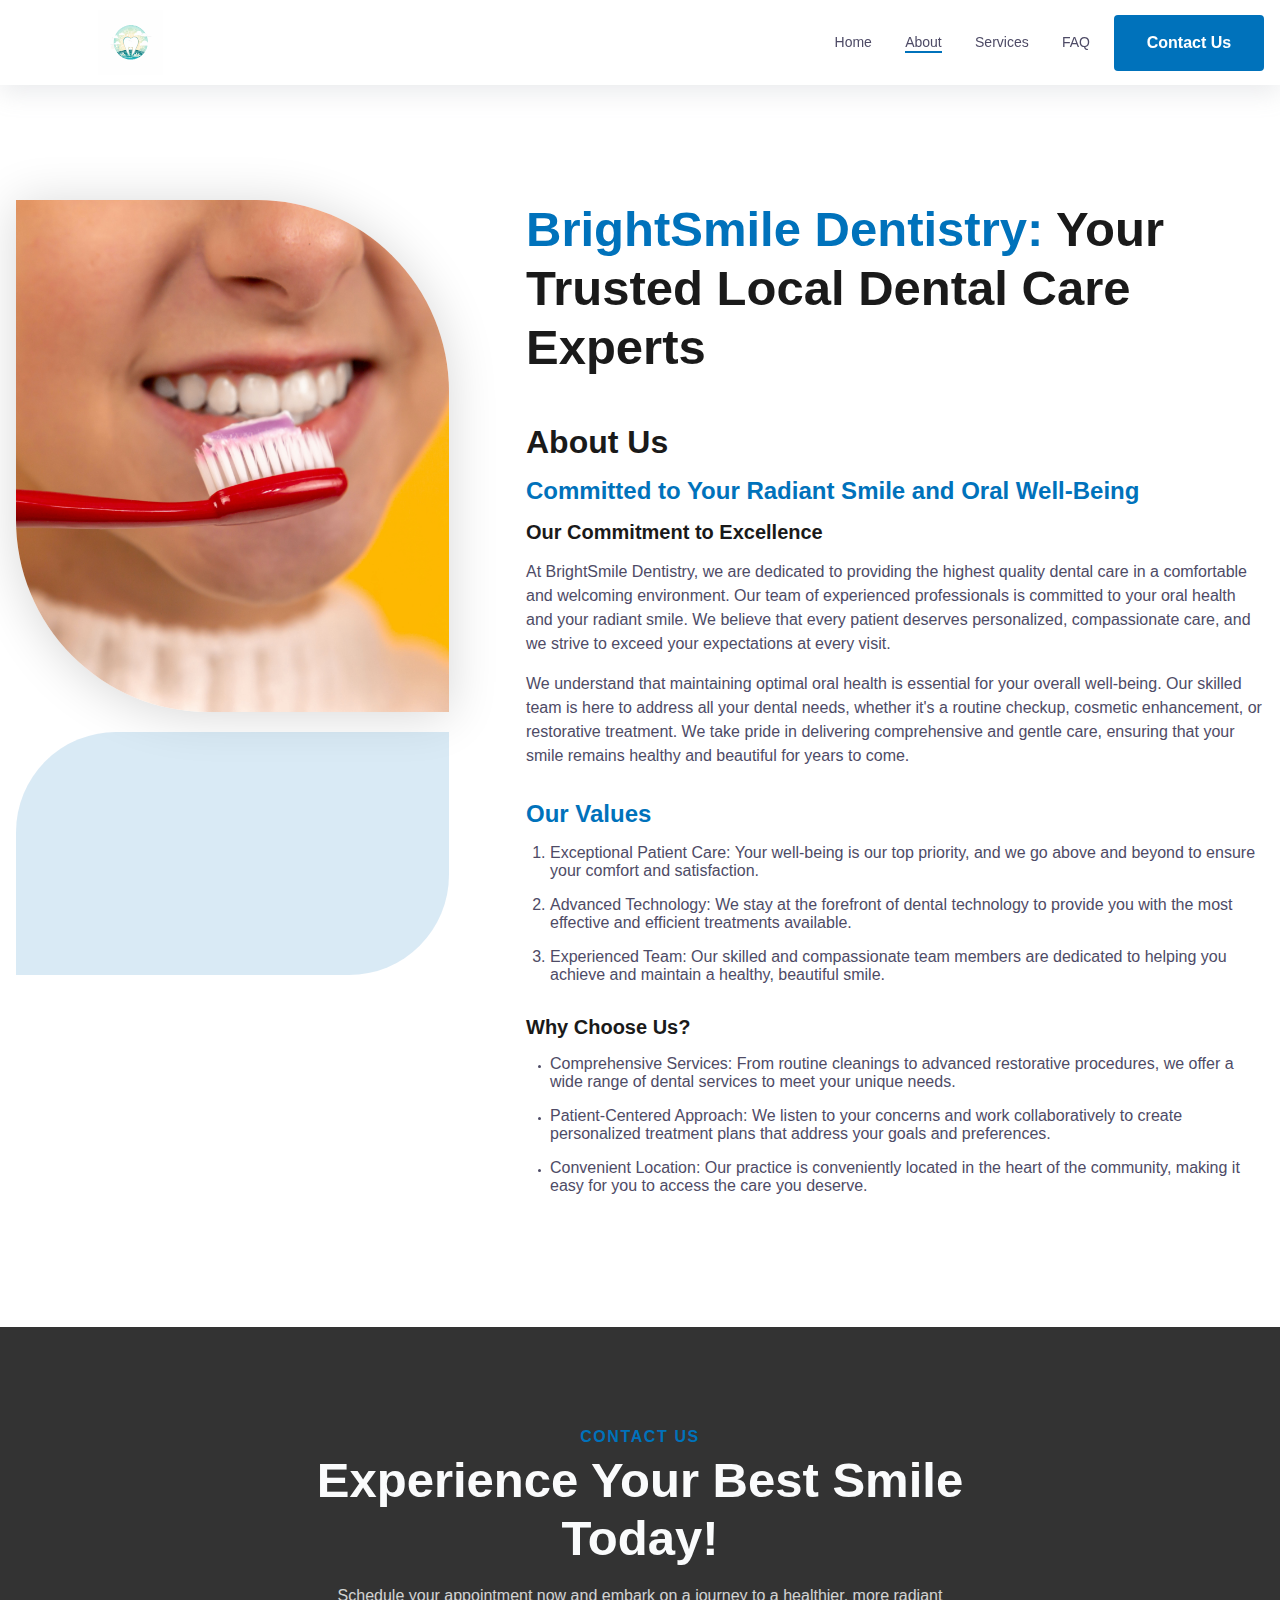
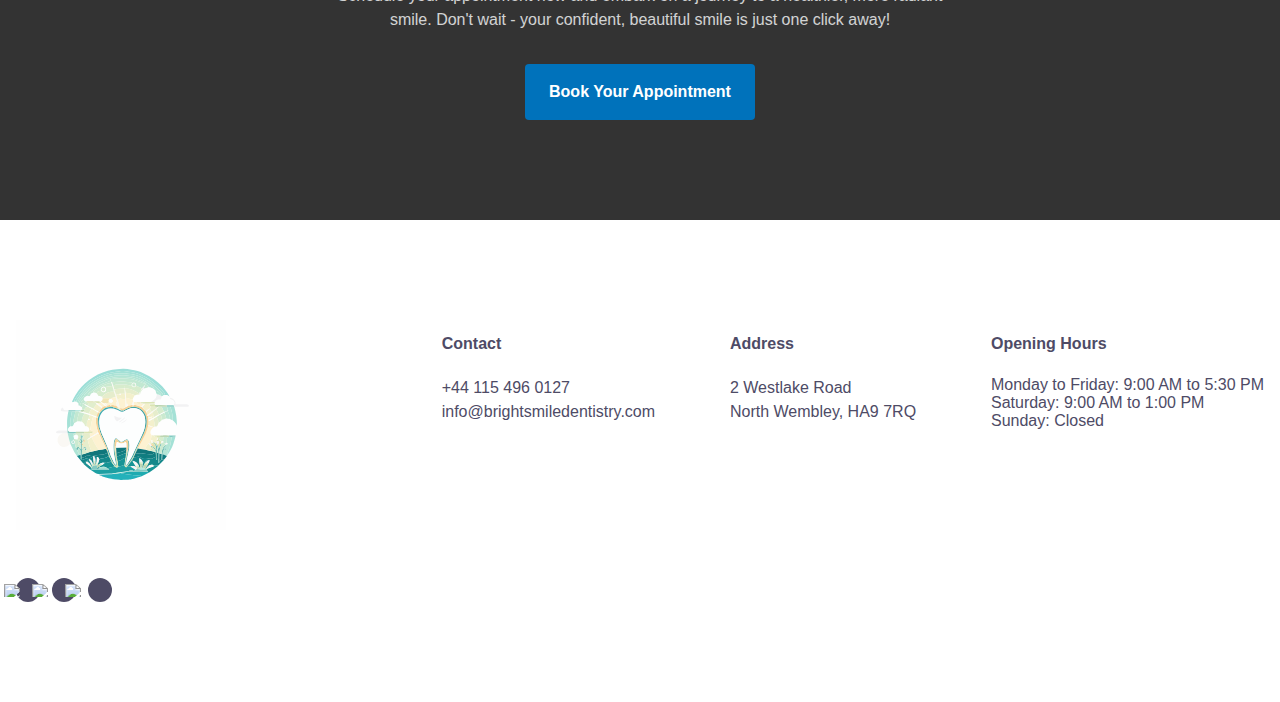
==== commit 9ce2ad76: "updates to mobile responsiveness and accessibility" ====
--- a/about.html
+++ b/about.html
@@ -96,7 +96,7 @@
                 <source media="(max-width: 600px)" srcset="Images\womanBrushTeeth.jpg">
                 <!--Tablet and above Image-->
                 <source media="(min-width: 601px)" srcset="Images\womanBrushTeeth.jpg">
-                <img decoding="async" src="Images\womanBrushTeeth.jpg" alt="Woman brushing her teeth" width="542" height="520" aria-hidden="true">
+                <img decoding="async" src="Images\womanBrushTeeth.jpg" alt="woman brushing her teeth" width="542" height="520" aria-hidden="true">
             </picture>
         </div>
     </div>
@@ -115,14 +115,14 @@
             <p class="cs-text">
                 Schedule your appointment now and embark on a journey to a healthier, more radiant smile. Don't wait - your confident, beautiful smile is just one click away!
             </p>
-            <a href="services.html" class="cs-button-solid">Book Your Appointment</a>
+            <a href="contact.html" class="cs-button-solid">Book Your Appointment</a>
         </div>
     </div>
     <!-- Background Image-->
     <picture class="cs-picture">
         <source media="(max-width: 600px)" srcset="Images\dentistOffice.jpg">
         <source media="(min-width: 601px)" srcset="Images\dentistOffice.jpg">
-        <img loading="lazy" decoding="async" src="Images\dentistOffice.jpg" alt="Dentist office" width="1920" height="1280" aria-hidden="true">
+        <img loading="lazy" decoding="async" src="Images\dentistOffice.jpg" alt="dentist office" width="1920" height="1280" aria-hidden="true">
     </picture>
 </section>
                                 
@@ -139,13 +139,13 @@
                 <img class="cs-logo-img" aria-hidden="true" loading="lazy" decoding="async" src="Images\BrightSmile Dentistry Logo.svg" alt="logo" width="240" height="32">
             </a>
             <div class="cs-social">
-                <a class="cs-social-link" aria-label="visit google profile" href="">
+                <a class="cs-social-link" aria-label="visit google profile" href="https://www.google.com">
                     <img class="cs-social-img" aria-hidden="true" loading="lazy" decoding="async" src="https://csimg.nyc3.digitaloceanspaces.com/Social/google.svg" alt="google" width="11" height="11">
                 </a>
-                <a class="cs-social-link" aria-label="visit facebook profile" href="">
+                <a class="cs-social-link" aria-label="visit facebook profile" href="https://www.facebook.com">
                     <img class="cs-social-img" aria-hidden="true" loading="lazy" decoding="async" src="https://csimg.nyc3.digitaloceanspaces.com/Social/Facebook.svg" alt="facebook" width="6" height="11">
                 </a>
-                <a class="cs-social-link" aria-label="visit instagram profile" href="">
+                <a class="cs-social-link" aria-label="visit instagram profile" href="https://www.instagram.com">
                     <img class="cs-social-img" aria-hidden="true" loading="lazy" decoding="async" src="https://csimg.nyc3.digitaloceanspaces.com/Social/instagram.svg" alt="instagram" width="11" height="11">
                 </a>
             </div>
--- a/styles.css
+++ b/styles.css
@@ -374,6 +374,7 @@
       /* 116px - 164px top */
       /* 60px - 100px  bottom */
       padding: clamp(7.25rem, 16.82vw, 10.25rem) 1rem clamp(3.75rem, 7.82vw, 6.25rem);
+      padding-top: 200px; /* fix */
       background-color: #f7f7f7;
       /* clips the svg wave from overflowing */
       overflow: hidden;
@@ -1206,6 +1207,7 @@
     /* remove the font family so the Stitch inherits the fonts from your global stylesheet */
     font-family: 'Roboto', 'Arial', sans-serif;
     padding: var(--sectionPadding);
+    padding-top: 200px; /* fix */
     background-color: #fff;
     /* clips the wave background from causing overflow issues when it goes off screen */
     overflow: hidden;
@@ -1392,6 +1394,7 @@
     /* remove the font family so the Stitch inherits the fonts from your global stylesheet */
     font-family: "Roboto", "Arial", sans-serif;
     padding: var(--sectionPadding);
+    padding-top: 200px; /* fix */
   }
   #services-1188 .cs-container {
     max-width: 80rem;
@@ -1567,6 +1570,7 @@
     /* remove the font family so the Stitch inherits the fonts from your global stylesheet */
     font-family: 'Roboto', 'Arial', sans-serif;
     padding: var(--sectionPadding);
+    padding-top: 200px; /* fix */
     background: #F7F7F7;
   }
   #faq-350 .cs-container {
@@ -1851,6 +1855,7 @@
   #cs-contact-490 {
     font-family: 'Roboto', 'Arial', sans-serif;
     padding: var(--sectionPadding);
+    padding-top: 200px; /* fix */
   }
   #cs-contact-490 .cs-container {
     width: 100%;
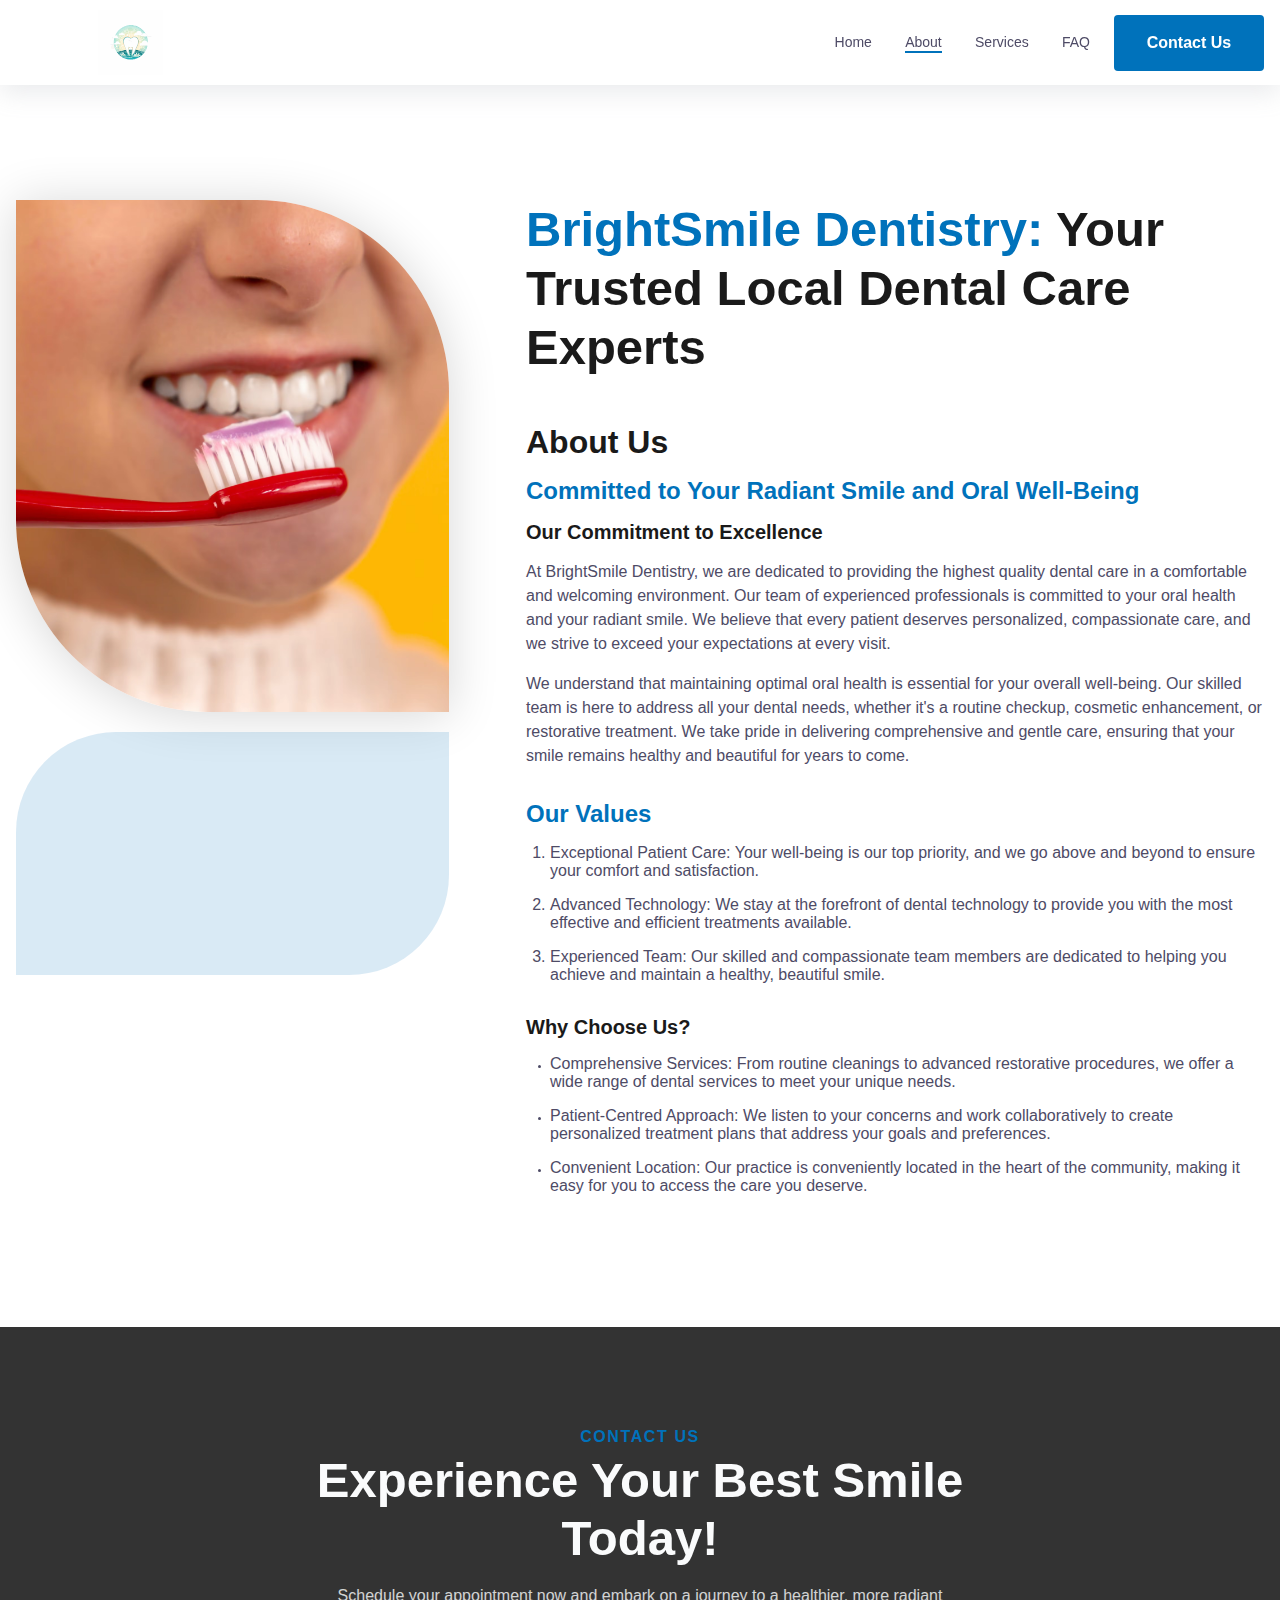
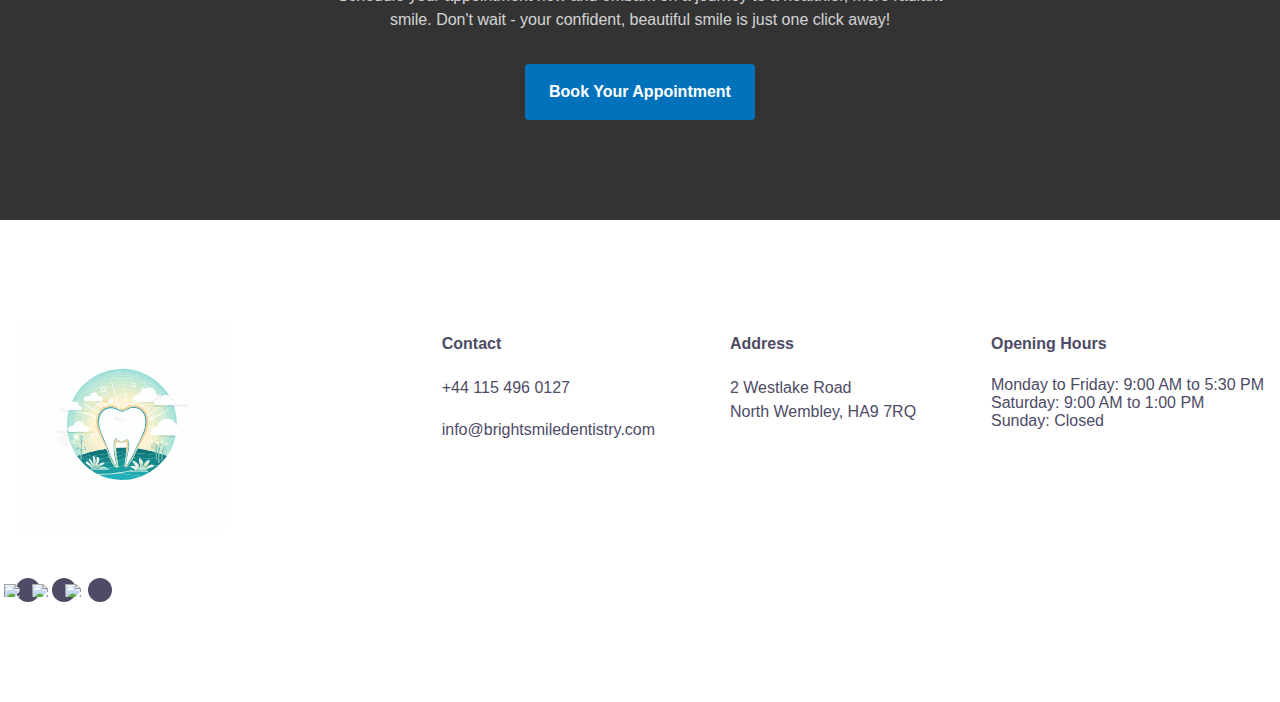
==== commit 9b3d643e: "image optimisation" ====
--- a/about.html
+++ b/about.html
@@ -3,6 +3,7 @@
 <head>
     <meta charset="UTF-8">
     <meta name="viewport" content="width=device-width, initial-scale=1.0">
+    <meta name="description" content="Discover BrightSmile Dentistry: Your trusted local dental care experts in North Wembley, UK. We're dedicated to your radiant smile and oral well-being. With a commitment to excellence, our experienced team provides personalized, compassionate care, ensuring your smile remains healthy and beautiful. Choose us for comprehensive services, advanced technology, and a patient-centred approach to dental care." />
     <link rel="stylesheet" href="styles.css">
     <title>About | BrightSmile Dentistry</title>
 </head>
@@ -85,7 +86,7 @@
             <h4>Why Choose Us?</h4>
             <ul>
                 <li>Comprehensive Services: From routine cleanings to advanced restorative procedures, we offer a wide range of dental services to meet your unique needs.</li>
-                <li>Patient-Centered Approach: We listen to your concerns and work collaboratively to create personalized treatment plans that address your goals and preferences.</li>
+                <li>Patient-Centred Approach: We listen to your concerns and work collaboratively to create personalized treatment plans that address your goals and preferences.</li>
                 <li>Convenient Location: Our practice is conveniently located in the heart of the community, making it easy for you to access the care you deserve.</li>
             </ul>
             
@@ -93,10 +94,10 @@
         <div class="cs-image-group">
             <picture class="cs-picture">
                 <!--Mobile Image-->
-                <source media="(max-width: 600px)" srcset="Images\womanBrushTeeth.jpg">
+                <source media="(max-width: 600px)" srcset="Images\womanBrushTeeth.avif">
                 <!--Tablet and above Image-->
-                <source media="(min-width: 601px)" srcset="Images\womanBrushTeeth.jpg">
-                <img decoding="async" src="Images\womanBrushTeeth.jpg" alt="woman brushing her teeth" width="542" height="520" aria-hidden="true">
+                <source media="(min-width: 601px)" srcset="Images\womanBrushTeeth.avif">
+                <img decoding="async" src="Images\womanBrushTeeth.avif" alt="woman brushing her teeth" width="542" height="520" aria-hidden="true">
             </picture>
         </div>
     </div>
@@ -120,9 +121,9 @@
     </div>
     <!-- Background Image-->
     <picture class="cs-picture">
-        <source media="(max-width: 600px)" srcset="Images\dentistOffice.jpg">
-        <source media="(min-width: 601px)" srcset="Images\dentistOffice.jpg">
-        <img loading="lazy" decoding="async" src="Images\dentistOffice.jpg" alt="dentist office" width="1920" height="1280" aria-hidden="true">
+        <source media="(max-width: 600px)" srcset="Images\dentistOffice.avif">
+        <source media="(min-width: 601px)" srcset="Images\dentistOffice.avif">
+        <img loading="lazy" decoding="async" src="Images\dentistOffice.avif" alt="dentist office" width="1920" height="1280" aria-hidden="true">
     </picture>
 </section>
                                 
@@ -159,6 +160,9 @@
                 <a class="cs-nav-link" href="tel:+44 115 496 0127">+44 115 496 0127</a>
             </li>
             <li class="cs-nav-li">
+                <br>
+            </li>
+            <li class="cs-nav-li">
                 <a class="cs-nav-link" href="mailto:info@brightsmiledentistry.com">info@brightsmiledentistry.com</a>
             </li>
         </ul>
--- a/styles.css
+++ b/styles.css
@@ -347,7 +347,7 @@
     position: absolute;
     height: 100%;
     width: 0%;
-    background: #000;
+    background: #005085;
     opacity: 1;
     top: 0;
     left: 0;
@@ -456,7 +456,7 @@
       position: absolute;
       height: 100%;
       width: 0%;
-      background: #000;
+      background: #005085;
       opacity: 1;
       top: 0;
       left: 0;
@@ -630,7 +630,7 @@
       position: absolute;
       height: 100%;
       width: 0%;
-      background: #000;
+      background: #005085;
       opacity: 1;
       top: 0;
       left: 0;
@@ -999,7 +999,7 @@
       position: absolute;
       height: 100%;
       width: 0%;
-      background: #000;
+      background: #005085;
       opacity: 1;
       top: 0;
       left: 0;
@@ -1526,7 +1526,7 @@
     content: "";
     width: 0%;
     height: 100%;
-    background: #000;
+    background: #005085;
     opacity: 1;
     border-radius: 0.25rem;
     position: absolute;
@@ -2046,7 +2046,7 @@
     position: absolute;
     height: 100%;
     width: 0%;
-    background: #000;
+    background: #005085;
     opacity: 1;
     top: 0;
     left: 0;
